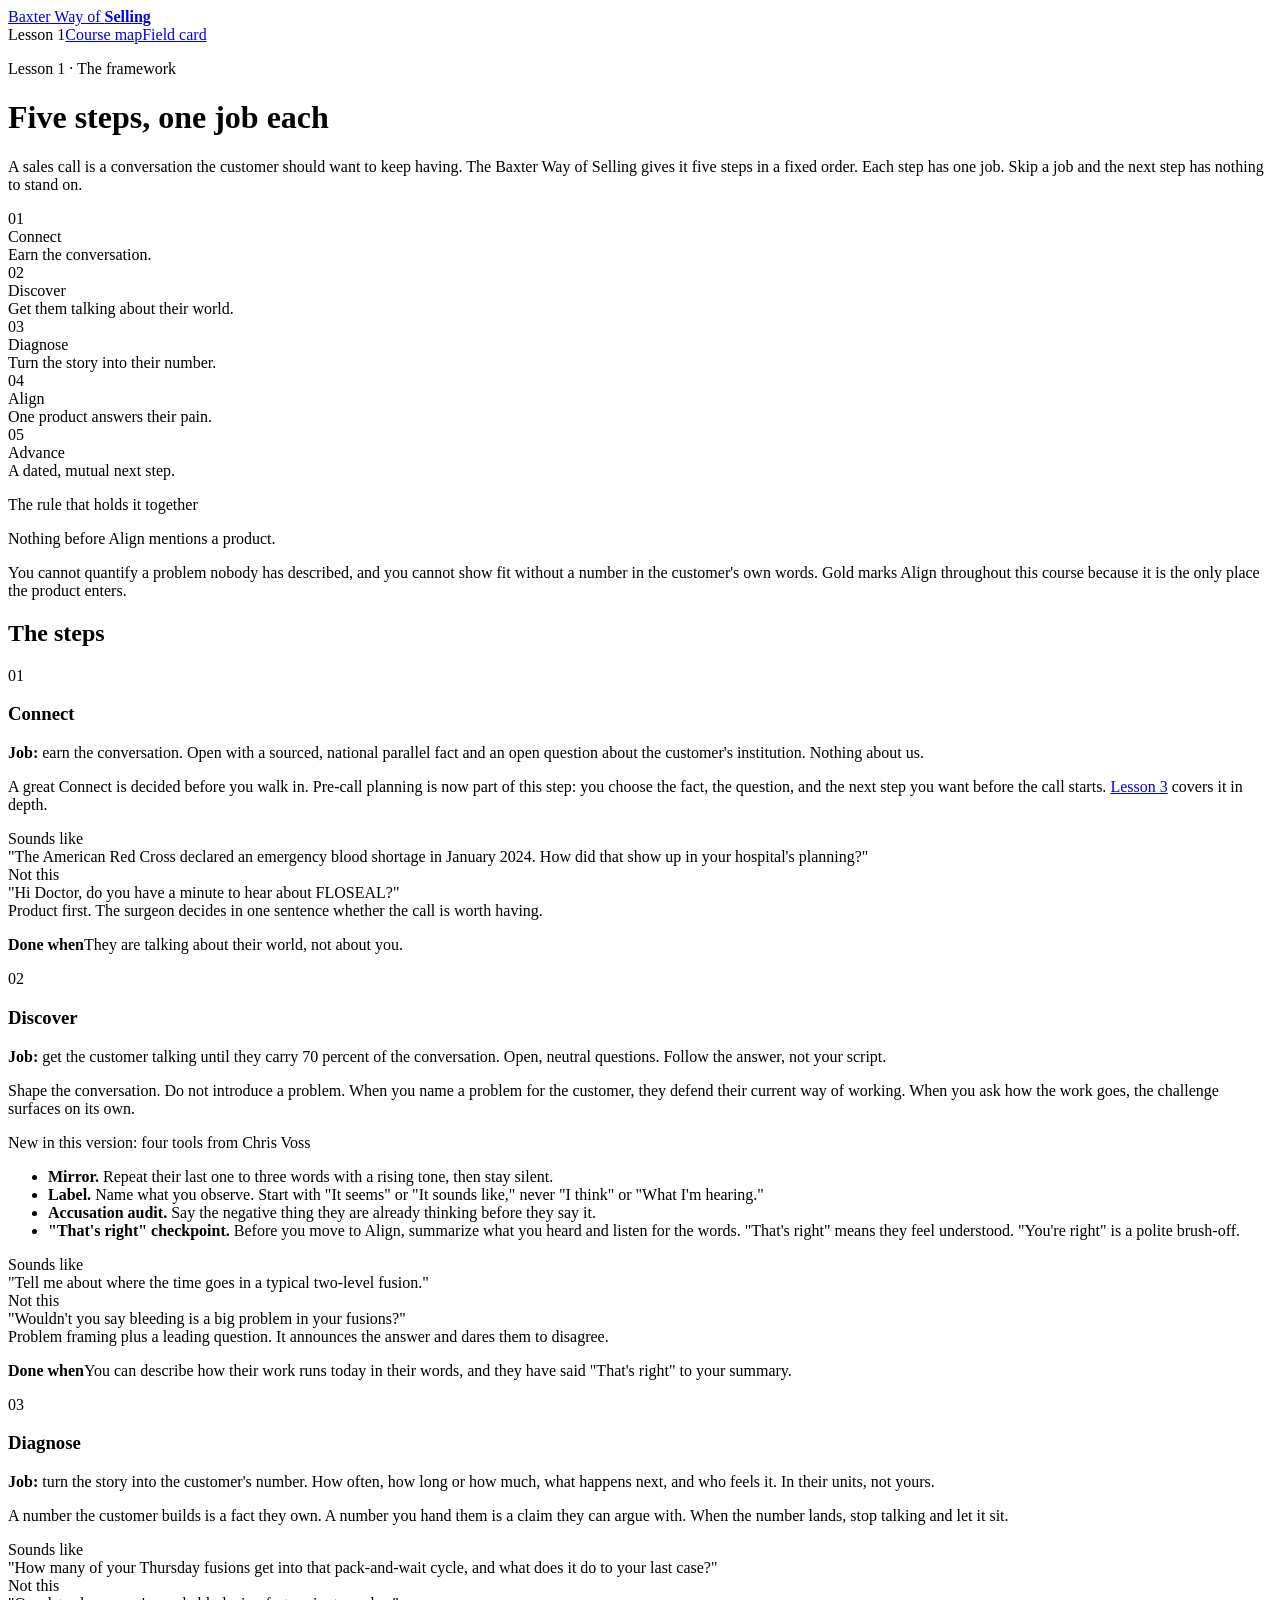
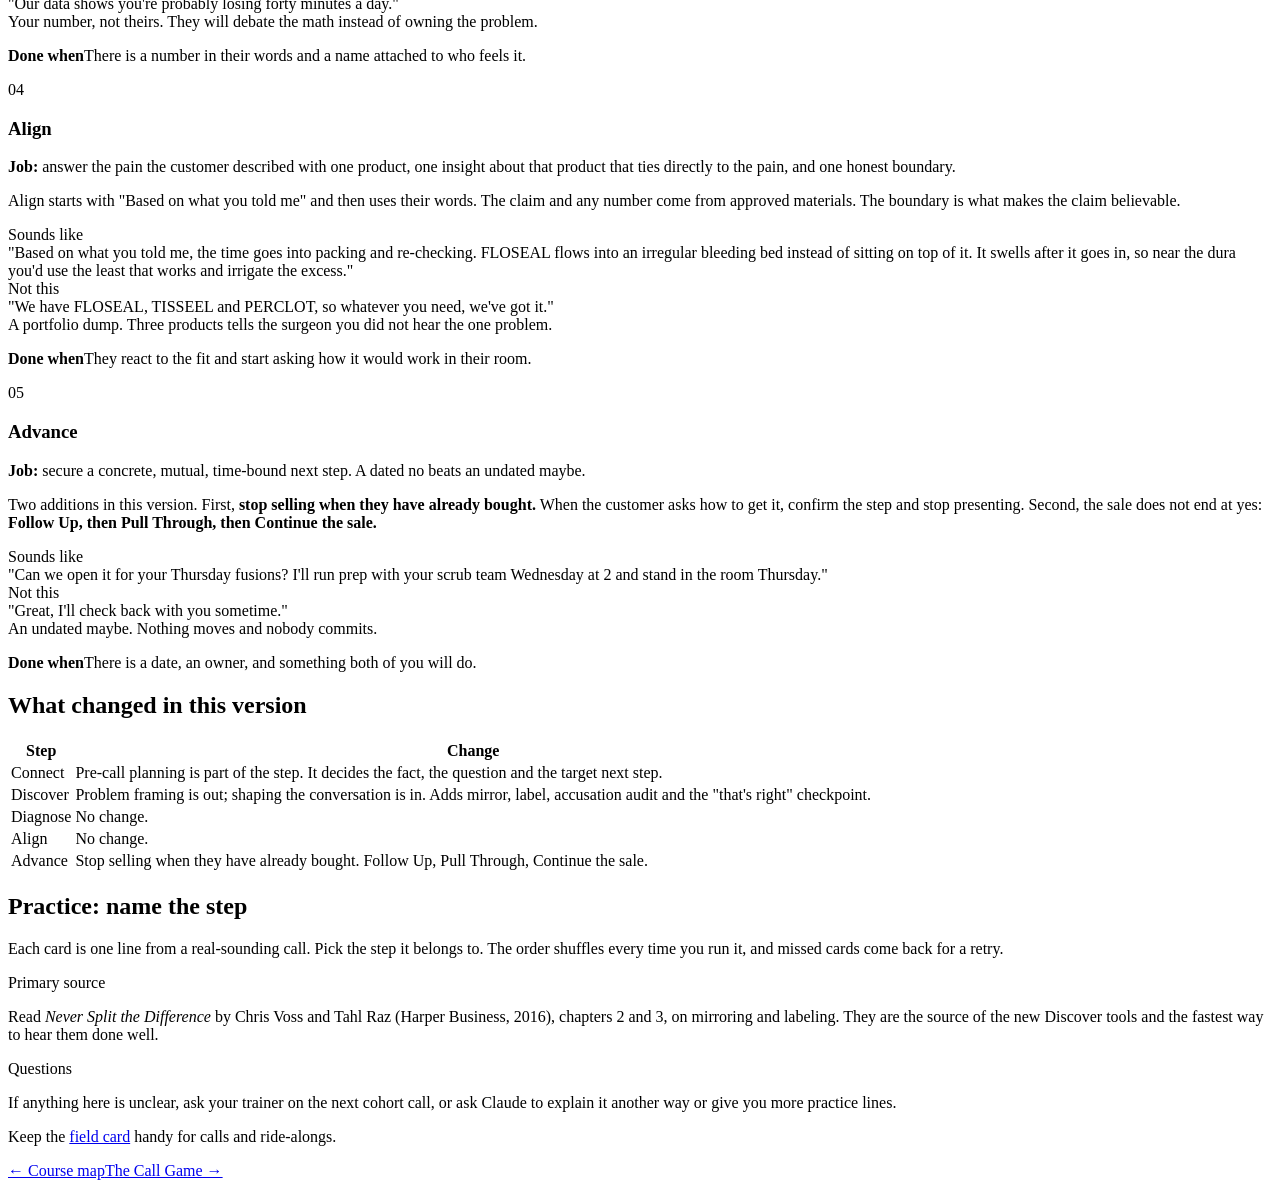
==== 0001-the-five-steps.html @ 7685ea49 "Add files via upload" ====
<!doctype html>
<html lang="en">
<head>
<meta charset="utf-8">
<meta name="viewport" content="width=device-width, initial-scale=1, viewport-fit=cover">
<title>The Five Steps</title>
<meta name="claude:viewport-fit-sides" content="cover">
<link rel="preconnect" href="https://fonts.googleapis.com"><link rel="preconnect" href="https://fonts.gstatic.com" crossorigin><link rel="stylesheet" href="https://fonts.googleapis.com/css2?family=Carlito:ital,wght@0,400;0,700;1,400&family=Gelasio:wght@400;500&family=IBM+Plex+Mono:wght@500&display=swap">
<link rel="stylesheet" href="../assets/course.css">
<style>:root{padding-top:env(safe-area-inset-top,0px);padding-bottom:env(safe-area-inset-bottom,0px)}</style>
</head>
<body>
<div class="topbar"><div class="topbar-in">
<a class="brand" href="../index.html">Baxter Way of <b>Selling</b></a>
<nav class="crumbs" aria-label="Course"><span>Lesson 1</span><a href="../index.html">Course map</a><a href="../reference/field-card.html">Field card</a></nav>
</div></div>
<main class="wrap">
<header class="col">
  <p class="eyebrow">Lesson 1 · The framework</p>
  <h1>Five steps, one job each</h1>
  <p class="lede">A sales call is a conversation the customer should want to keep having. The Baxter Way of Selling gives it five steps in a fixed order. Each step has one job. Skip a job and the next step has nothing to stand on.</p>
</header>

<div class="rail" aria-label="The five steps">
  <div><span class="n">01</span><div class="t">Connect</div><div class="j">Earn the conversation.</div></div>
  <div><span class="n">02</span><div class="t">Discover</div><div class="j">Get them talking about their world.</div></div>
  <div><span class="n">03</span><div class="t">Diagnose</div><div class="j">Turn the story into their number.</div></div>
  <div class="is-align"><span class="n">04</span><div class="t">Align</div><div class="j">One product answers their pain.</div></div>
  <div><span class="n">05</span><div class="t">Advance</div><div class="j">A dated, mutual next step.</div></div>
</div>

<div class="rule">
  <p class="eyebrow">The rule that holds it together</p>
  <p>Nothing before Align mentions a product.</p>
  <p>You cannot quantify a problem nobody has described, and you cannot show fit without a number in the customer's own words. Gold marks Align throughout this course because it is the only place the product enters.</p>
</div>

<section class="col" style="max-width:none">
<h2>The steps</h2>

<div class="step">
  <div class="step-num">01</div>
  <div>
    <h3>Connect</h3>
    <p class="job"><strong>Job:</strong> earn the conversation. Open with a sourced, national parallel fact and an open question about the customer's institution. Nothing about us.</p>
    <p>A great Connect is decided before you walk in. Pre-call planning is now part of this step: you choose the fact, the question, and the next step you want before the call starts. <a href="0003-pre-call-planning.html">Lesson 3</a> covers it in depth.</p>
    <div class="pair">
      <div class="line do"><div class="who">Sounds like</div><div class="say">"The American Red Cross declared an emergency blood shortage in January 2024. How did that show up in your hospital's planning?"</div></div>
      <div class="line dont"><div class="who">Not this</div><div class="say">"Hi Doctor, do you have a minute to hear about FLOSEAL?"</div><div class="why">Product first. The surgeon decides in one sentence whether the call is worth having.</div></div>
    </div>
    <p class="done"><b>Done when</b>They are talking about their world, not about you.</p>
  </div>
</div>

<div class="step">
  <div class="step-num">02</div>
  <div>
    <h3>Discover</h3>
    <p class="job"><strong>Job:</strong> get the customer talking until they carry 70 percent of the conversation. Open, neutral questions. Follow the answer, not your script.</p>
    <p>Shape the conversation. Do not introduce a problem. When you name a problem for the customer, they defend their current way of working. When you ask how the work goes, the challenge surfaces on its own.</p>
    <div class="voss">
      <p class="eyebrow">New in this version: four tools from Chris Voss</p>
      <ul>
        <li><strong>Mirror.</strong> Repeat their last one to three words with a rising tone, then stay silent.</li>
        <li><strong>Label.</strong> Name what you observe. Start with "It seems" or "It sounds like," never "I think" or "What I'm hearing."</li>
        <li><strong>Accusation audit.</strong> Say the negative thing they are already thinking before they say it.</li>
        <li><strong>"That's right" checkpoint.</strong> Before you move to Align, summarize what you heard and listen for the words. "That's right" means they feel understood. "You're right" is a polite brush-off.</li>
      </ul>
    </div>
    <div class="pair">
      <div class="line do"><div class="who">Sounds like</div><div class="say">"Tell me about where the time goes in a typical two-level fusion."</div></div>
      <div class="line dont"><div class="who">Not this</div><div class="say">"Wouldn't you say bleeding is a big problem in your fusions?"</div><div class="why">Problem framing plus a leading question. It announces the answer and dares them to disagree.</div></div>
    </div>
    <p class="done"><b>Done when</b>You can describe how their work runs today in their words, and they have said "That's right" to your summary.</p>
  </div>
</div>

<div class="step">
  <div class="step-num">03</div>
  <div>
    <h3>Diagnose</h3>
    <p class="job"><strong>Job:</strong> turn the story into the customer's number. How often, how long or how much, what happens next, and who feels it. In their units, not yours.</p>
    <p>A number the customer builds is a fact they own. A number you hand them is a claim they can argue with. When the number lands, stop talking and let it sit.</p>
    <div class="pair">
      <div class="line do"><div class="who">Sounds like</div><div class="say">"How many of your Thursday fusions get into that pack-and-wait cycle, and what does it do to your last case?"</div></div>
      <div class="line dont"><div class="who">Not this</div><div class="say">"Our data shows you're probably losing forty minutes a day."</div><div class="why">Your number, not theirs. They will debate the math instead of owning the problem.</div></div>
    </div>
    <p class="done"><b>Done when</b>There is a number in their words and a name attached to who feels it.</p>
  </div>
</div>

<div class="step align">
  <div class="step-num">04</div>
  <div>
    <h3>Align</h3>
    <p class="job"><strong>Job:</strong> answer the pain the customer described with one product, one insight about that product that ties directly to the pain, and one honest boundary.</p>
    <p>Align starts with "Based on what you told me" and then uses their words. The claim and any number come from approved materials. The boundary is what makes the claim believable.</p>
    <div class="pair">
      <div class="line do"><div class="who">Sounds like</div><div class="say">"Based on what you told me, the time goes into packing and re-checking. FLOSEAL flows into an irregular bleeding bed instead of sitting on top of it. It swells after it goes in, so near the dura you'd use the least that works and irrigate the excess."</div></div>
      <div class="line dont"><div class="who">Not this</div><div class="say">"We have FLOSEAL, TISSEEL and PERCLOT, so whatever you need, we've got it."</div><div class="why">A portfolio dump. Three products tells the surgeon you did not hear the one problem.</div></div>
    </div>
    <p class="done"><b>Done when</b>They react to the fit and start asking how it would work in their room.</p>
  </div>
</div>

<div class="step">
  <div class="step-num">05</div>
  <div>
    <h3>Advance</h3>
    <p class="job"><strong>Job:</strong> secure a concrete, mutual, time-bound next step. A dated no beats an undated maybe.</p>
    <p>Two additions in this version. First, <strong>stop selling when they have already bought.</strong> When the customer asks how to get it, confirm the step and stop presenting. Second, the sale does not end at yes: <strong>Follow Up, then Pull Through, then Continue the sale.</strong></p>
    <div class="pair">
      <div class="line do"><div class="who">Sounds like</div><div class="say">"Can we open it for your Thursday fusions? I'll run prep with your scrub team Wednesday at 2 and stand in the room Thursday."</div></div>
      <div class="line dont"><div class="who">Not this</div><div class="say">"Great, I'll check back with you sometime."</div><div class="why">An undated maybe. Nothing moves and nobody commits.</div></div>
    </div>
    <p class="done"><b>Done when</b>There is a date, an owner, and something both of you will do.</p>
  </div>
</div>
</section>

<section class="col">
<h2>What changed in this version</h2>
<div class="tablewrap">
<table>
  <tr><th>Step</th><th>Change</th></tr>
  <tr><td>Connect</td><td>Pre-call planning is part of the step. It decides the fact, the question and the target next step.</td></tr>
  <tr><td>Discover</td><td>Problem framing is out; shaping the conversation is in. Adds mirror, label, accusation audit and the "that's right" checkpoint.</td></tr>
  <tr><td>Diagnose</td><td>No change.</td></tr>
  <tr><td>Align</td><td>No change.</td></tr>
  <tr><td>Advance</td><td>Stop selling when they have already bought. Follow Up, Pull Through, Continue the sale.</td></tr>
</table>
</div>

<h2>Practice: name the step</h2>
<p>Each card is one line from a real-sounding call. Pick the step it belongs to. The order shuffles every time you run it, and missed cards come back for a retry.</p>
</section>
<div id="quiz"></div>

<script src="../assets/quiz.js"></script>
<script>
var ITEMS = [
 { ctx: "Rep to an OR director", quote: "It seems like the Monday block is the one that never runs on time.", a: "Discover", why: "A label. It names what the rep observed, starting with \"It seems,\" so the customer can confirm and say more." },
 { ctx: "Rep to a general surgeon", quote: "Based on what you told me about the oozing you keep re-checking at closure, the part that matters is that it conforms into the bed. It is not meant for arterial bleeding, though.", a: "Align", why: "\"Based on what you told me,\" their pain, one property, one honest boundary." },
 { ctx: "Rep opening a call", quote: "The American Red Cross declared an emergency blood shortage in January 2024. How did that show up in your hospital's planning?", a: "Connect", why: "A sourced, national, parallel fact and an open question about the institution. No product, nothing about the surgeon's outcomes." },
 { ctx: "Rep to a spine surgeon", quote: "How many of your Thursday cases run past the scheduled end time in a typical month?", a: "Diagnose", why: "Frequency, in the customer's units. It turns a story into a number they own." },
 { ctx: "Rep to a surgeon who said yes", quote: "I'll be in your OR for the first three cases starting the 14th. Can you ask Maria to add it to your preference card before then?", a: "Advance", why: "Concrete, mutual and dated. It also starts pull through: the preference card." },
 { ctx: "Customer: \"Turnover is what kills us.\"", quote: "Turnover?", a: "Discover", why: "A mirror. The customer's last word with a rising tone, then silence." },
 { ctx: "Rep to a cardiac surgeon", quote: "When that happens, who hears about it first, you or the OR director?", a: "Diagnose", why: "It attaches an owner to the problem. Diagnose asks how often, how much, what happens next, and who feels it." },
 { ctx: "Rep to a nurse manager", quote: "You're probably thinking I'm another rep who shows up for the in-service and disappears after the first case.", a: "Discover", why: "An accusation audit. Saying the negative thing first defuses it." },
 { ctx: "Customer: \"Fine, let's trial it.\"", quote: "Then let's lock the date. Is the 9th good for your team, or does the 16th work better?", a: "Advance", why: "They already bought. The rep stops selling and secures the step." },
 { ctx: "Rep to a spine surgeon", quote: "If that ooze adds ten minutes a case and you do four fusions on a Tuesday, what happens to the rest of your day?", a: "Diagnose", why: "A consequence question built on the customer's own numbers." },
 { ctx: "Rep to a surgeon", quote: "Tell me about the last time a new product came into your department. How did it go?", a: "Discover", why: "Open and neutral. It invites a story about how their world works." },
 { ctx: "Rep opening a call", quote: "One JAMA Surgery study priced an operating room minute at roughly thirty-six dollars. How does your hospital talk about OR time?", a: "Connect", why: "A sourced, parallel fact plus an open question about the institution." },
 { ctx: "Rep after a trial", quote: "The trial on your spine block ends the 20th. I'll bring the usage and end-time report to your office on the 22nd at 7 a.m.", a: "Advance", why: "Follow up with a date and a purpose. It measures what the customer cared about." },
 { ctx: "Rep to a school food service manager", quote: "Based on what you said about the second trip, this cart carries a full refill in one trip. It won't fit through a door under 26 inches, so we'd stage it by the line.", a: "Align", why: "Their words, one property, one boundary. The same structure works for any product." }
];
BWOS.stageQuiz(document.getElementById("quiz"), "l1-stage", ITEMS, "Name the step");
BWOS.markDone("0001");
</script>
<div class="foot">
<div class="box"><p class="eyebrow">Primary source</p><p>Read <em>Never Split the Difference</em> by Chris Voss and Tahl Raz (Harper Business, 2016), chapters 2 and 3, on mirroring and labeling. They are the source of the new Discover tools and the fastest way to hear them done well.</p></div>
<div class="box"><p class="eyebrow">Questions</p><p>If anything here is unclear, ask your trainer on the next cohort call, or ask Claude to explain it another way or give you more practice lines.</p><p class="small">Keep the <a href="../reference/field-card.html">field card</a> handy for calls and ride-alongs.</p></div>
</div>
<nav class="pager" aria-label="Lessons"><a href="../index.html">&larr; Course map</a><a href="0002-the-call-game.html">The Call Game &rarr;</a></nav>
</main>
</body>
</html>
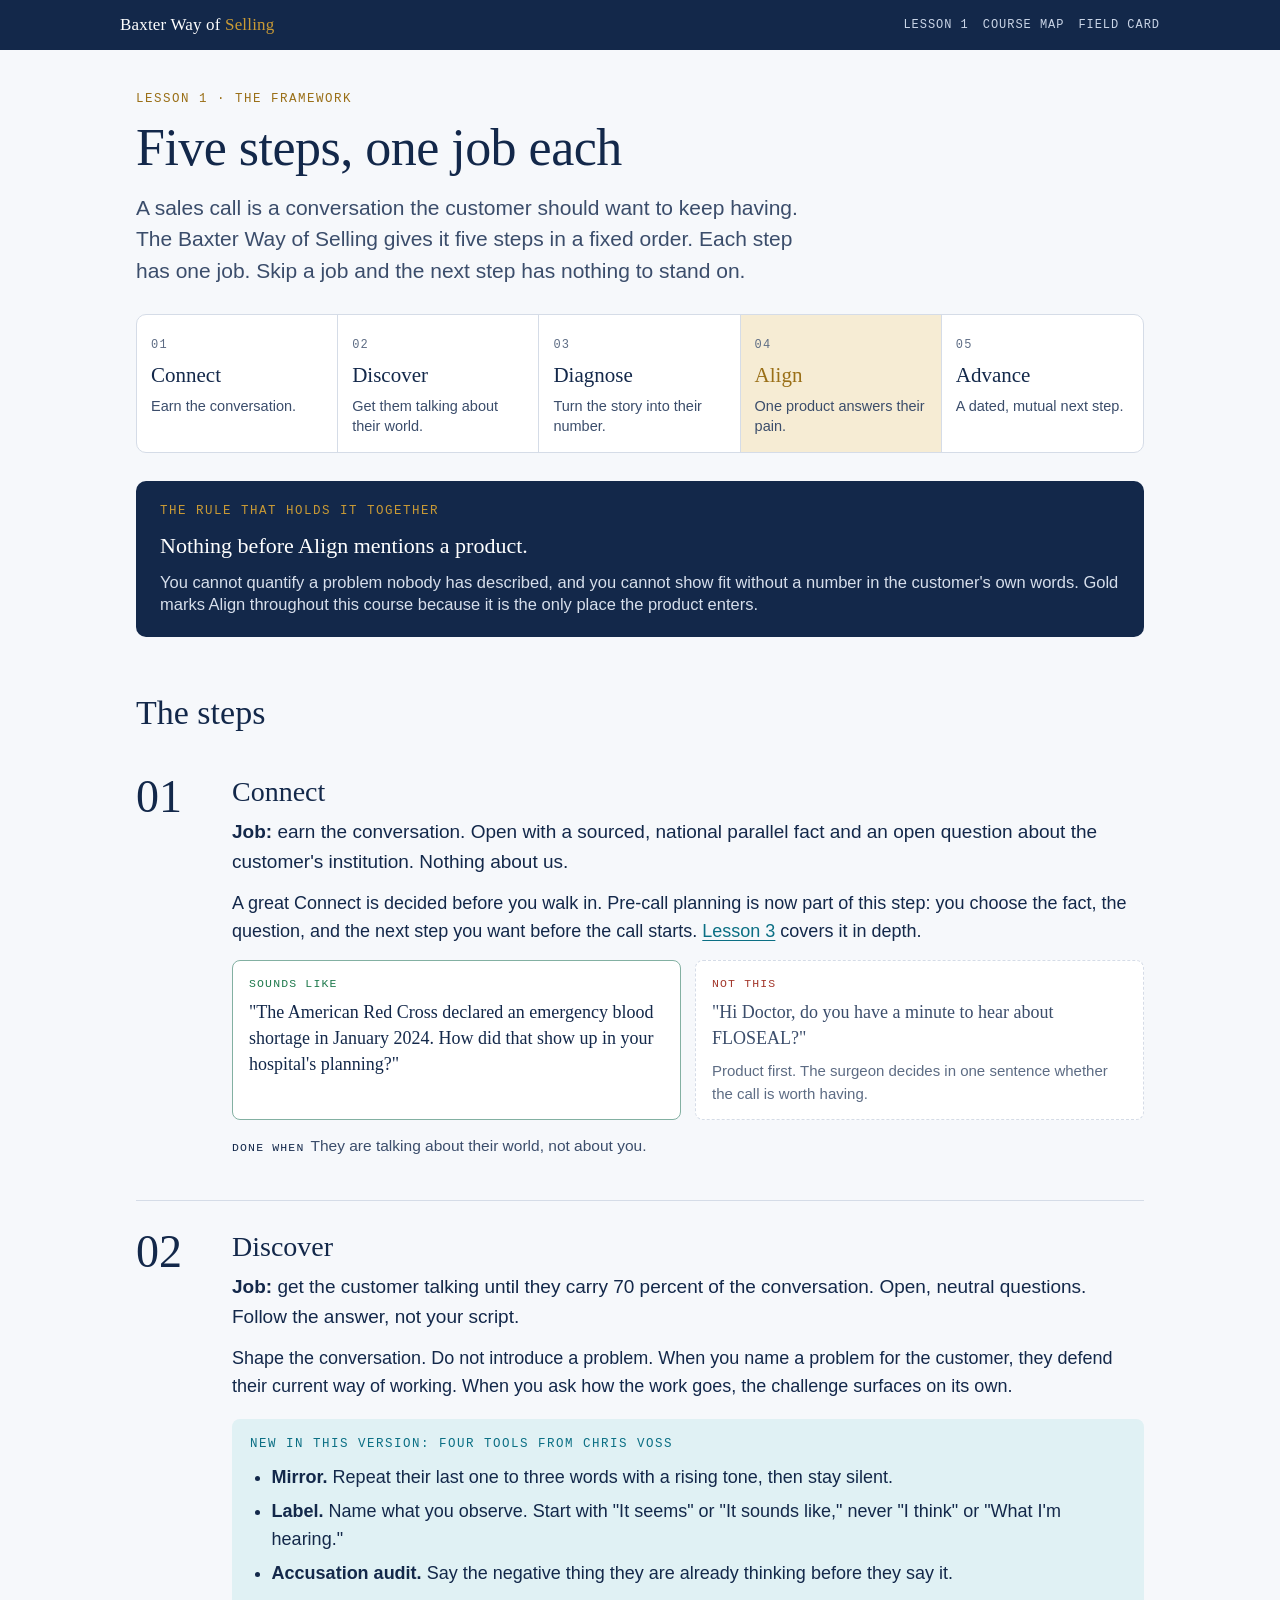
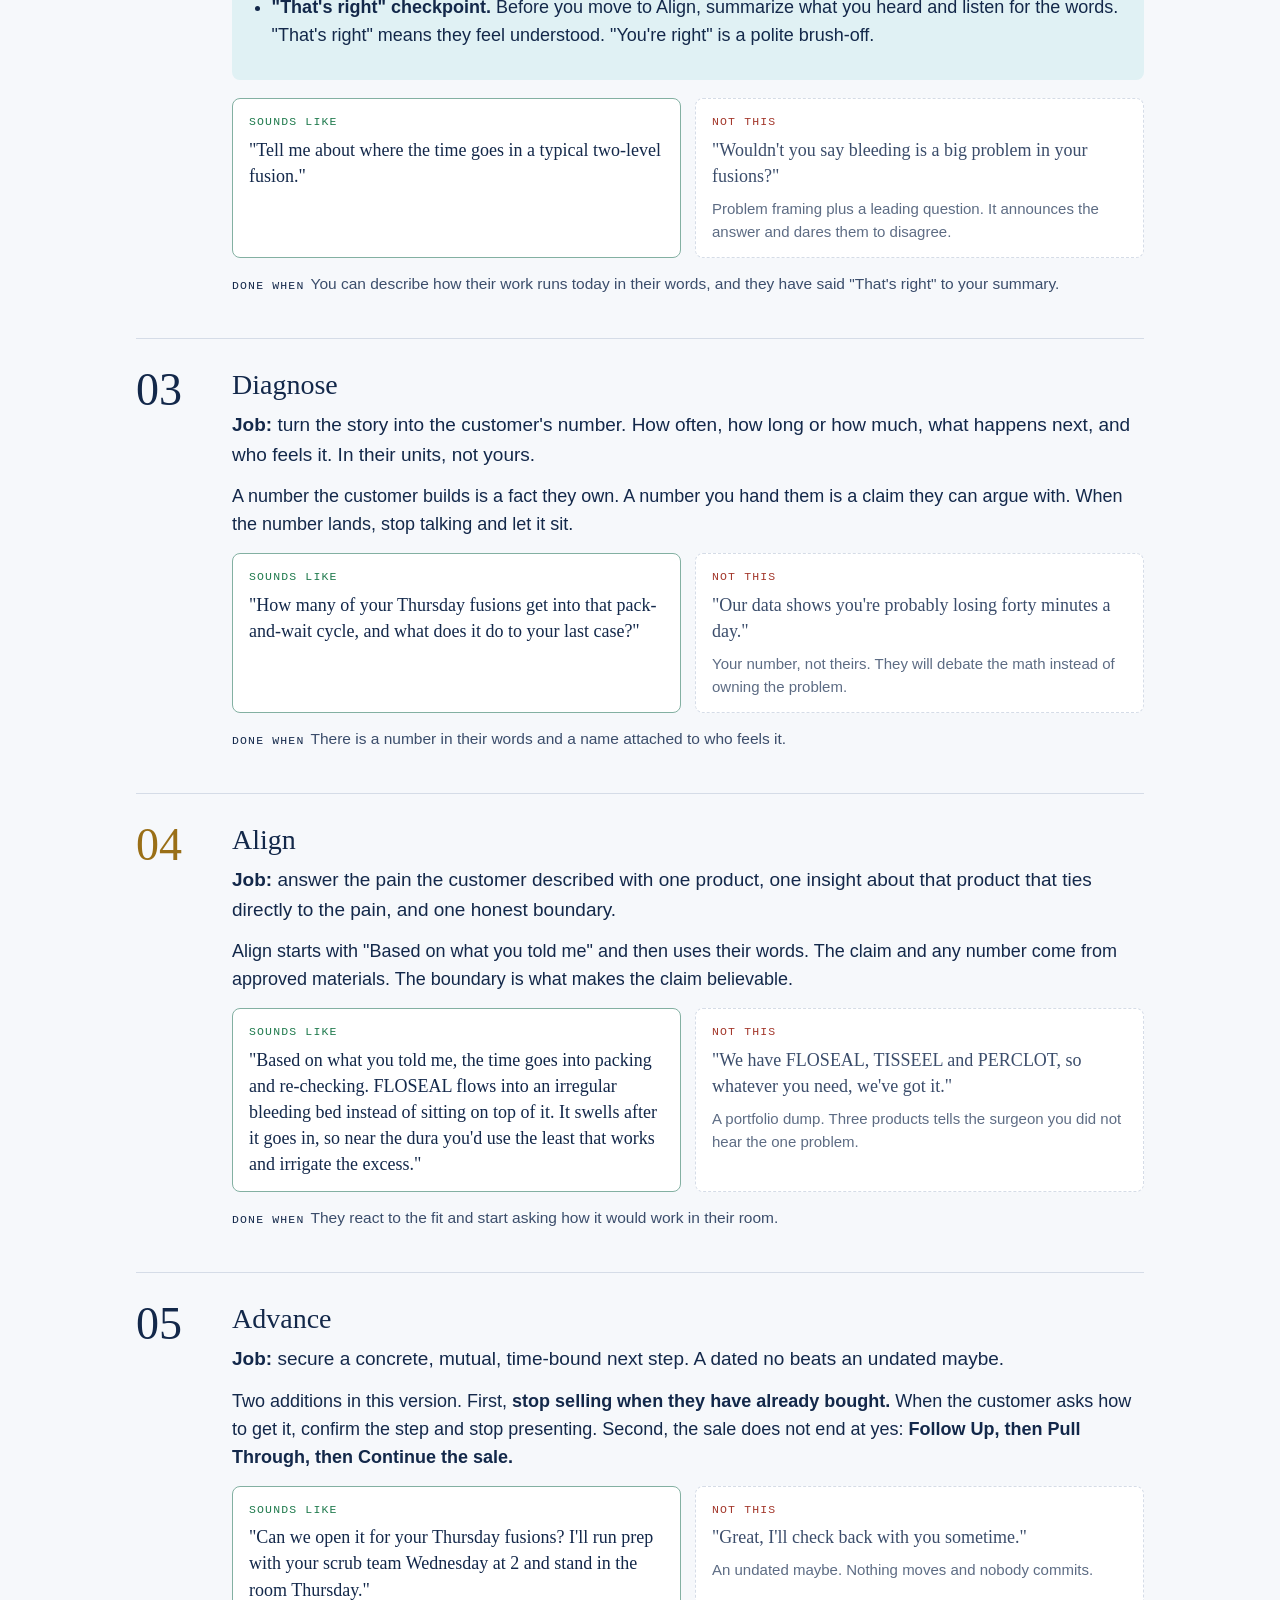
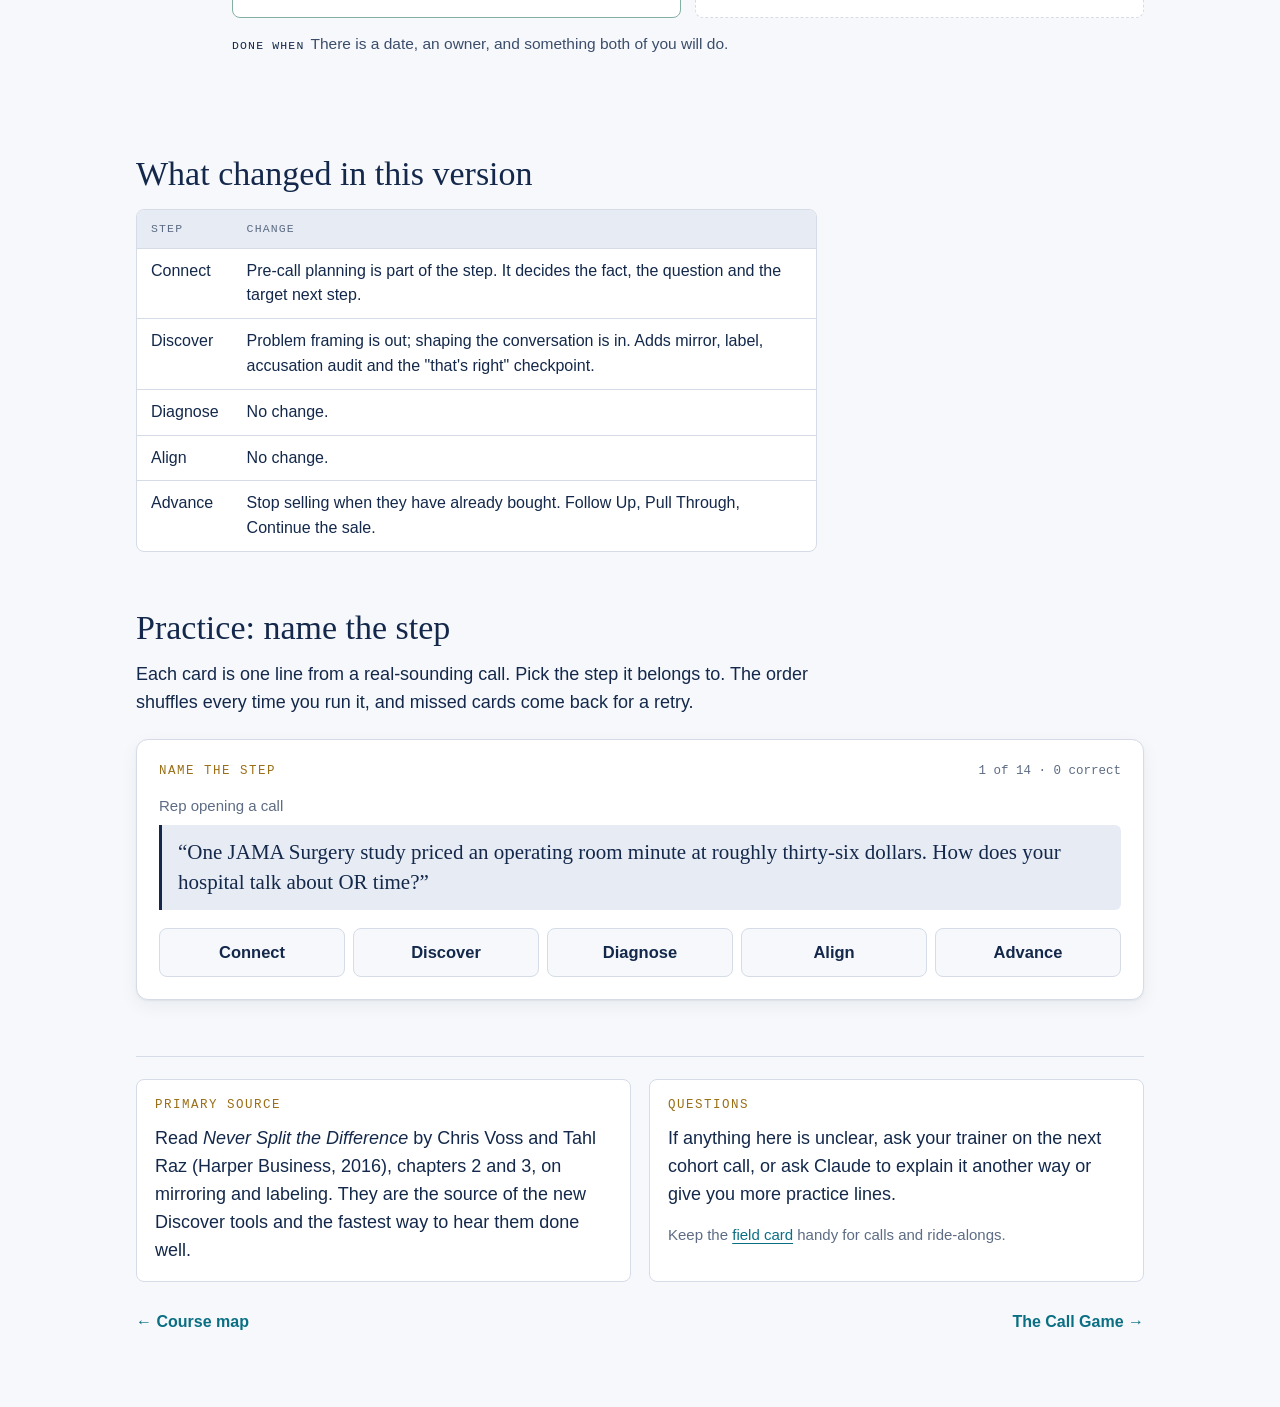
==== commit cbb996a8: "Add files via upload" ====
--- a/0001-the-five-steps.html
+++ b/0001-the-five-steps.html
@@ -6,13 +6,13 @@
 <title>The Five Steps</title>
 <meta name="claude:viewport-fit-sides" content="cover">
 <link rel="preconnect" href="https://fonts.googleapis.com"><link rel="preconnect" href="https://fonts.gstatic.com" crossorigin><link rel="stylesheet" href="https://fonts.googleapis.com/css2?family=Carlito:ital,wght@0,400;0,700;1,400&family=Gelasio:wght@400;500&family=IBM+Plex+Mono:wght@500&display=swap">
-<link rel="stylesheet" href="../assets/course.css">
+<link rel="stylesheet" href="course.css">
 <style>:root{padding-top:env(safe-area-inset-top,0px);padding-bottom:env(safe-area-inset-bottom,0px)}</style>
 </head>
 <body>
 <div class="topbar"><div class="topbar-in">
-<a class="brand" href="../index.html">Baxter Way of <b>Selling</b></a>
-<nav class="crumbs" aria-label="Course"><span>Lesson 1</span><a href="../index.html">Course map</a><a href="../reference/field-card.html">Field card</a></nav>
+<a class="brand" href="index.html">Baxter Way of <b>Selling</b></a>
+<nav class="crumbs" aria-label="Course"><span>Lesson 1</span><a href="index.html">Course map</a><a href="field-card.html">Field card</a></nav>
 </div></div>
 <main class="wrap">
 <header class="col">
@@ -136,7 +136,7 @@
 </section>
 <div id="quiz"></div>
 
-<script src="../assets/quiz.js"></script>
+<script src="quiz.js"></script>
 <script>
 var ITEMS = [
  { ctx: "Rep to an OR director", quote: "It seems like the Monday block is the one that never runs on time.", a: "Discover", why: "A label. It names what the rep observed, starting with \"It seems,\" so the customer can confirm and say more." },
@@ -159,9 +159,9 @@
 </script>
 <div class="foot">
 <div class="box"><p class="eyebrow">Primary source</p><p>Read <em>Never Split the Difference</em> by Chris Voss and Tahl Raz (Harper Business, 2016), chapters 2 and 3, on mirroring and labeling. They are the source of the new Discover tools and the fastest way to hear them done well.</p></div>
-<div class="box"><p class="eyebrow">Questions</p><p>If anything here is unclear, ask your trainer on the next cohort call, or ask Claude to explain it another way or give you more practice lines.</p><p class="small">Keep the <a href="../reference/field-card.html">field card</a> handy for calls and ride-alongs.</p></div>
+<div class="box"><p class="eyebrow">Questions</p><p>If anything here is unclear, ask your trainer on the next cohort call, or ask Claude to explain it another way or give you more practice lines.</p><p class="small">Keep the <a href="field-card.html">field card</a> handy for calls and ride-alongs.</p></div>
 </div>
-<nav class="pager" aria-label="Lessons"><a href="../index.html">&larr; Course map</a><a href="0002-the-call-game.html">The Call Game &rarr;</a></nav>
+<nav class="pager" aria-label="Lessons"><a href="index.html">&larr; Course map</a><a href="0002-the-call-game.html">The Call Game &rarr;</a></nav>
 </main>
 </body>
 </html>
--- a/course.css
+++ b/course.css
@@ -0,0 +1,260 @@
+/* Baxter Way of Selling course: shared stylesheet.
+   Layout concept: a field guide. One reading column, call lines set as transcript cards,
+   the five steps as a numbered rail. Navy carries the method, gold marks where product enters (Align),
+   cyan marks the customer's voice and listening tools. */
+:root {
+  --paper: #f6f8fb;
+  --surface: #ffffff;
+  --ink: #13284a;
+  --ink-soft: #3b4d6b;
+  --muted: #5d6c84;
+  --line: #d5dce7;
+  --navy: #13284a;
+  --navy-tint: #e7ecf4;
+  --gold: #9a6f17;
+  --gold-bright: #c99a35;
+  --gold-tint: #f6ecd4;
+  --cyan: #0b6f84;
+  --cyan-tint: #e0f1f4;
+  --good: #1f7a4d;
+  --good-tint: #e2f3ea;
+  --bad: #a3372b;
+  --bad-tint: #f8e5e2;
+  --on-navy: #ffffff;
+  --shadow: 0 1px 2px rgba(19, 40, 74, .06), 0 6px 18px rgba(19, 40, 74, .06);
+  --display: Georgia, "Gelasio", "Times New Roman", serif;
+  --body: Calibri, "Carlito", "Segoe UI", "Helvetica Neue", Arial, sans-serif;
+  --label: "IBM Plex Mono", ui-monospace, "SFMono-Regular", Menlo, Consolas, monospace;
+  --measure: 68ch;
+}
+@media (prefers-color-scheme: dark) {
+  :root:not([data-theme="light"]) {
+    --paper: #0d1626; --surface: #15223a; --ink: #e9eef6; --ink-soft: #c3cfe0; --muted: #9aabc4;
+    --line: #2b3b57; --navy: #2a4677; --navy-tint: #1b2b47; --gold: #e2b75a; --gold-bright: #e2b75a;
+    --gold-tint: #2e2715; --cyan: #5cc8dd; --cyan-tint: #12313a; --good: #6fd3a0; --good-tint: #13301f;
+    --bad: #f0918a; --bad-tint: #3a1b19; --on-navy: #ffffff; --shadow: none; color-scheme: dark;
+  }
+}
+:root[data-theme="dark"] {
+  --paper: #0d1626; --surface: #15223a; --ink: #e9eef6; --ink-soft: #c3cfe0; --muted: #9aabc4;
+  --line: #2b3b57; --navy: #2a4677; --navy-tint: #1b2b47; --gold: #e2b75a; --gold-bright: #e2b75a;
+  --gold-tint: #2e2715; --cyan: #5cc8dd; --cyan-tint: #12313a; --good: #6fd3a0; --good-tint: #13301f;
+  --bad: #f0918a; --bad-tint: #3a1b19; --on-navy: #ffffff; --shadow: none; color-scheme: dark;
+}
+
+* { box-sizing: border-box; }
+html { -webkit-text-size-adjust: 100%; }
+body {
+  margin: 0; background: var(--paper); color: var(--ink);
+  font-family: var(--body); font-size: 18px; line-height: 1.55;
+}
+img { max-width: 100%; }
+[hidden] { display: none !important; }
+a { color: var(--cyan); text-underline-offset: 3px; }
+a:hover { color: var(--ink); }
+:focus-visible { outline: 3px solid var(--gold-bright); outline-offset: 2px; border-radius: 4px; }
+
+/* ---------- frame ---------- */
+.topbar {
+  background: var(--navy); color: var(--on-navy);
+  padding-left: max(16px, env(safe-area-inset-left, 0px));
+  padding-right: max(16px, env(safe-area-inset-right, 0px));
+}
+.topbar-in {
+  max-width: 1040px; margin: 0 auto; padding-block: 12px;
+  display: flex; flex-wrap: wrap; gap: 8px 20px; align-items: center; justify-content: space-between;
+}
+.brand { font-family: var(--display); font-size: 17px; color: var(--on-navy); text-decoration: none; letter-spacing: .01em; }
+.brand b { color: var(--gold-bright); font-weight: 400; }
+.crumbs { font-family: var(--label); font-size: 12px; letter-spacing: .08em; text-transform: uppercase; color: #c9d4e6; display: flex; gap: 14px; flex-wrap: wrap; }
+.crumbs a { color: #c9d4e6; text-decoration: none; }
+.crumbs a:hover { color: #fff; }
+
+.wrap {
+  max-width: 1040px; margin: 0 auto;
+  padding-left: max(16px, env(safe-area-inset-left, 0px));
+  padding-right: max(16px, env(safe-area-inset-right, 0px));
+  padding-block: 40px 72px;
+}
+.col { max-width: var(--measure); }
+
+/* ---------- type ---------- */
+.eyebrow { font-family: var(--label); font-size: 12.5px; letter-spacing: .12em; text-transform: uppercase; color: var(--gold); margin: 0 0 10px; }
+h1, h2, h3 { font-family: var(--display); font-weight: 400; color: var(--ink); text-wrap: balance; }
+h1 { font-size: clamp(34px, 5.4vw, 52px); line-height: 1.08; margin: 0 0 16px; letter-spacing: -.01em; }
+h2 { font-size: clamp(26px, 3.4vw, 34px); line-height: 1.15; margin: 56px 0 14px; }
+h3 { font-size: 22px; line-height: 1.25; margin: 28px 0 8px; }
+p { margin: 0 0 14px; }
+.lede { font-size: 21px; line-height: 1.5; color: var(--ink-soft); max-width: 62ch; }
+.small { font-size: 15px; color: var(--muted); }
+ul, ol { padding-left: 1.2em; margin: 0 0 14px; }
+li { margin-bottom: 6px; }
+strong { font-weight: 700; }
+.mono { font-family: var(--label); font-size: .82em; letter-spacing: .04em; }
+
+/* ---------- stage rail ---------- */
+.rail { display: grid; grid-template-columns: repeat(5, minmax(0, 1fr)); gap: 0; margin: 28px 0 8px; border: 1px solid var(--line); border-radius: 10px; overflow: hidden; background: var(--surface); }
+.rail > div { padding: 14px 14px 16px; border-right: 1px solid var(--line); min-width: 0; }
+.rail > div:last-child { border-right: 0; }
+.rail .n { font-family: var(--label); font-size: 12px; color: var(--muted); letter-spacing: .1em; }
+.rail .t { font-family: var(--display); font-size: 21px; margin-top: 2px; }
+.rail .j { font-size: 14.5px; color: var(--ink-soft); line-height: 1.4; margin-top: 4px; }
+.rail .is-align { background: var(--gold-tint); }
+.rail .is-align .t { color: var(--gold); }
+@media (max-width: 720px) {
+  .rail { grid-template-columns: 1fr; }
+  .rail > div { border-right: 0; border-bottom: 1px solid var(--line); display: grid; grid-template-columns: 2.4em 7em 1fr; gap: 8px; align-items: baseline; }
+  .rail > div:last-child { border-bottom: 0; }
+  .rail .t { margin: 0; font-size: 19px; }
+  .rail .j { margin: 0; }
+}
+@media (max-width: 440px) {
+  .rail > div { grid-template-columns: 2.4em 1fr; }
+  .rail .j { grid-column: 2; }
+}
+
+/* ---------- step blocks (lesson 1) ---------- */
+.step { display: grid; grid-template-columns: 76px minmax(0, 1fr); gap: 20px; padding: 28px 0; border-top: 1px solid var(--line); }
+.step:first-of-type { border-top: 0; }
+.step-num { font-family: var(--display); font-size: 46px; line-height: 1; color: var(--navy); }
+:root[data-theme="dark"] .step-num { color: var(--ink); }
+@media (prefers-color-scheme: dark) { :root:not([data-theme="light"]) .step-num { color: var(--ink); } }
+.step.align .step-num { color: var(--gold); }
+.step h3 { margin-top: 0; font-size: 28px; }
+.step .job { font-size: 19px; margin-bottom: 14px; }
+.pair { display: grid; grid-template-columns: repeat(2, minmax(0, 1fr)); gap: 14px; margin: 14px 0; }
+@media (max-width: 680px) { .pair { grid-template-columns: 1fr; } .step { grid-template-columns: 1fr; gap: 6px; } }
+
+/* ---------- call lines ---------- */
+.line { background: var(--surface); border: 1px solid var(--line); border-radius: 8px; padding: 14px 16px; min-width: 0; }
+.line .who { font-family: var(--label); font-size: 11.5px; letter-spacing: .1em; text-transform: uppercase; color: var(--muted); margin-bottom: 6px; display: flex; gap: 8px; align-items: center; }
+.line .say { font-family: var(--display); font-size: 18px; line-height: 1.45; }
+.line.do { border-color: color-mix(in srgb, var(--good) 45%, var(--line)); }
+.line.do .who { color: var(--good); }
+.line.dont { border-style: dashed; }
+.line.dont .who { color: var(--bad); }
+.line.dont .say { color: var(--ink-soft); }
+.line.cust { background: var(--cyan-tint); border-color: transparent; }
+.line.cust .who { color: var(--cyan); }
+.line .why { font-size: 15px; color: var(--muted); margin-top: 8px; }
+
+.done { font-size: 15.5px; color: var(--ink-soft); }
+.done b { font-family: var(--label); font-size: 11.5px; letter-spacing: .1em; text-transform: uppercase; color: var(--navy); margin-right: 6px; font-weight: 500; }
+:root[data-theme="dark"] .done b { color: var(--gold); }
+@media (prefers-color-scheme: dark) { :root:not([data-theme="light"]) .done b { color: var(--gold); } }
+
+/* ---------- panels ---------- */
+.rule { background: var(--navy); color: var(--on-navy); border-radius: 10px; padding: 22px 24px; margin: 28px 0; }
+.rule p { font-family: var(--display); font-size: 22px; line-height: 1.35; margin: 0; color: #fff; }
+.rule p.eyebrow { font-family: var(--label); font-size: 12.5px; line-height: 1.4; color: var(--gold-bright); margin: 0 0 10px; }
+.rule p.eyebrow + p + p { font-family: var(--body); font-size: 16.5px; color: #d6deeb; margin-top: 10px; }
+.note { background: var(--gold-tint); border-radius: 8px; padding: 16px 18px; margin: 20px 0; }
+.note .eyebrow { margin-bottom: 6px; }
+.note p:last-child, .note ul:last-child { margin-bottom: 0; }
+.voss { background: var(--cyan-tint); border-radius: 8px; padding: 16px 18px; margin: 18px 0; }
+.voss .eyebrow { color: var(--cyan); }
+.compliance { border: 1px solid var(--line); border-left: 4px solid var(--gold-bright); padding: 12px 16px; font-size: 15px; color: var(--ink-soft); background: var(--surface); margin: 18px 0; border-radius: 0 6px 6px 0; }
+
+/* ---------- tables ---------- */
+.tablewrap { overflow-x: auto; margin: 16px 0 22px; border: 1px solid var(--line); border-radius: 8px; background: var(--surface); }
+table { border-collapse: collapse; width: 100%; font-size: 16px; min-width: 560px; }
+th, td { text-align: left; vertical-align: top; padding: 10px 14px; border-bottom: 1px solid var(--line); }
+th { font-family: var(--label); font-size: 11.5px; letter-spacing: .1em; text-transform: uppercase; color: var(--muted); font-weight: 500; background: var(--navy-tint); }
+tr:last-child td { border-bottom: 0; }
+td.q { font-family: var(--display); }
+
+/* ---------- toolkit grid ---------- */
+.grid2 { display: grid; grid-template-columns: repeat(2, minmax(0, 1fr)); gap: 14px; margin: 16px 0; }
+.grid3 { display: grid; grid-template-columns: repeat(3, minmax(0, 1fr)); gap: 14px; margin: 16px 0; }
+@media (max-width: 760px) { .grid3 { grid-template-columns: 1fr; } }
+@media (max-width: 620px) { .grid2 { grid-template-columns: 1fr; } }
+.tool { background: var(--surface); border: 1px solid var(--line); border-radius: 8px; padding: 16px 18px; min-width: 0; }
+.tool h4 { font-family: var(--display); font-weight: 400; font-size: 20px; margin: 0 0 4px; }
+.tool .how { font-size: 15.5px; color: var(--ink-soft); margin-bottom: 10px; }
+.tool .ex { font-family: var(--display); font-size: 16.5px; border-left: 3px solid var(--cyan); padding-left: 10px; }
+
+/* ---------- buttons ---------- */
+.btn { font-family: var(--body); font-size: 16px; font-weight: 700; border-radius: 6px; padding: 10px 18px; border: 1px solid var(--navy); background: var(--navy); color: var(--on-navy); cursor: pointer; }
+.btn:hover { filter: brightness(1.12); }
+.btn.ghost { background: transparent; color: var(--ink); border-color: var(--line); }
+.btn.gold { background: var(--gold-bright); border-color: var(--gold-bright); color: #1a1405; }
+.btn:disabled { opacity: .45; cursor: default; filter: none; }
+.actions { display: flex; flex-wrap: wrap; gap: 10px; margin-top: 16px; }
+
+/* ---------- quiz ---------- */
+.quiz { background: var(--surface); border: 1px solid var(--line); border-radius: 12px; padding: 22px; margin: 22px 0; box-shadow: var(--shadow); }
+.quiz-head { display: flex; justify-content: space-between; align-items: baseline; gap: 12px; flex-wrap: wrap; margin-bottom: 14px; }
+.quiz-head .eyebrow { margin: 0; }
+.quiz-progress { font-family: var(--label); font-size: 12.5px; color: var(--muted); font-variant-numeric: tabular-nums; }
+.quiz-q { font-family: var(--display); font-size: 21px; line-height: 1.45; margin-bottom: 18px; }
+.quiz-q .ctx { display: block; font-family: var(--body); font-size: 15px; color: var(--muted); margin-bottom: 8px; }
+.quiz-q blockquote { margin: 0; padding: 12px 16px; border-left: 3px solid var(--navy); background: var(--navy-tint); border-radius: 0 6px 6px 0; }
+.opts { display: grid; gap: 8px; }
+.opts.five { grid-template-columns: repeat(5, minmax(0, 1fr)); }
+@media (max-width: 620px) { .opts.five { grid-template-columns: repeat(2, minmax(0, 1fr)); } }
+.opt { text-align: left; font-family: var(--body); font-size: 16.5px; line-height: 1.4; padding: 12px 14px; border-radius: 8px; border: 1px solid var(--line); background: var(--paper); color: var(--ink); cursor: pointer; min-width: 0; }
+.opts.five .opt { text-align: center; font-weight: 700; }
+.opt:hover:not(:disabled) { border-color: var(--navy); }
+.opt:disabled { cursor: default; }
+.opt.right { background: var(--good-tint); border-color: var(--good); }
+.opt.wrong { background: var(--bad-tint); border-color: var(--bad); }
+.feedback { margin-top: 14px; padding: 12px 14px; border-radius: 8px; font-size: 16px; }
+.feedback.ok { background: var(--good-tint); }
+.feedback.no { background: var(--bad-tint); }
+.feedback b { font-family: var(--label); font-size: 12px; letter-spacing: .08em; text-transform: uppercase; margin-right: 6px; }
+.score-big { font-family: var(--display); font-size: 44px; line-height: 1; }
+
+/* ---------- game ---------- */
+.deck { display: grid; grid-template-columns: repeat(2, minmax(0, 1fr)); gap: 16px; margin: 18px 0; }
+@media (max-width: 760px) { .deck { grid-template-columns: 1fr; } }
+.sheet { background: var(--surface); border: 1px solid var(--line); border-radius: 12px; overflow: hidden; min-width: 0; }
+.sheet-head { padding: 14px 18px; background: var(--navy); color: var(--on-navy); }
+.sheet.product .sheet-head { background: var(--gold-bright); color: #1a1405; }
+.sheet-head .kind { font-family: var(--label); font-size: 11.5px; letter-spacing: .12em; text-transform: uppercase; opacity: .85; }
+.sheet-head .name { font-family: var(--display); font-size: 23px; line-height: 1.2; margin-top: 2px; }
+.sheet-head .sub { font-size: 15px; opacity: .9; }
+.sheet dl { margin: 0; padding: 6px 18px 14px; }
+.sheet dt { font-family: var(--label); font-size: 11.5px; letter-spacing: .1em; text-transform: uppercase; color: var(--muted); margin-top: 12px; }
+.sheet dd { margin: 3px 0 0; font-size: 16px; line-height: 1.45; }
+.sheet dd ul { margin: 4px 0 0; }
+.sheet dd li { margin-bottom: 3px; }
+
+.game { background: var(--surface); border: 1px solid var(--line); border-radius: 12px; padding: 22px; margin: 22px 0; box-shadow: var(--shadow); }
+.game-bar { display: flex; flex-wrap: wrap; gap: 10px 18px; align-items: center; justify-content: space-between; margin-bottom: 18px; }
+.steps-mini { display: flex; gap: 4px; flex-wrap: wrap; }
+.steps-mini span { font-family: var(--label); font-size: 11px; letter-spacing: .06em; text-transform: uppercase; padding: 4px 8px; border-radius: 4px; background: var(--paper); color: var(--muted); border: 1px solid var(--line); }
+.steps-mini span.on { background: var(--navy); color: var(--on-navy); border-color: var(--navy); }
+.steps-mini span.past { color: var(--good); border-color: color-mix(in srgb, var(--good) 40%, var(--line)); }
+.trust { display: flex; align-items: center; gap: 10px; font-family: var(--label); font-size: 12px; color: var(--muted); letter-spacing: .06em; text-transform: uppercase; }
+.trust-track { width: 140px; height: 8px; border-radius: 4px; background: var(--line); overflow: hidden; }
+.trust-fill { height: 100%; background: var(--cyan); transition: width .3s ease; }
+.round-label { font-family: var(--label); font-size: 12.5px; letter-spacing: .1em; text-transform: uppercase; color: var(--gold); margin-bottom: 6px; }
+.round-task { font-family: var(--display); font-size: 21px; margin-bottom: 14px; }
+.transcript { display: grid; gap: 10px; margin-bottom: 16px; }
+.reply { margin-top: 12px; }
+.tag { display: inline-block; font-family: var(--label); font-size: 11px; letter-spacing: .08em; text-transform: uppercase; padding: 2px 7px; border-radius: 4px; background: var(--paper); border: 1px solid var(--line); color: var(--ink-soft); }
+.debrief .line { margin-bottom: 8px; }
+.debrief .stagehead { font-family: var(--label); font-size: 12px; letter-spacing: .1em; text-transform: uppercase; color: var(--gold); margin: 18px 0 6px; }
+
+/* ---------- lesson footer ---------- */
+.foot { margin-top: 56px; padding-top: 22px; border-top: 1px solid var(--line); display: grid; grid-template-columns: repeat(2, minmax(0, 1fr)); gap: 18px; }
+@media (max-width: 680px) { .foot { grid-template-columns: 1fr; } }
+.foot .box { background: var(--surface); border: 1px solid var(--line); border-radius: 8px; padding: 16px 18px; min-width: 0; }
+.foot .box p:last-child { margin-bottom: 0; }
+.pager { display: flex; justify-content: space-between; gap: 12px; flex-wrap: wrap; margin-top: 28px; font-size: 16px; }
+.pager a { text-decoration: none; font-weight: 700; }
+
+/* ---------- index ---------- */
+.map { display: grid; gap: 12px; margin-top: 20px; }
+.map a.card { display: grid; grid-template-columns: 64px minmax(0, 1fr) auto; gap: 16px; align-items: center; background: var(--surface); border: 1px solid var(--line); border-radius: 10px; padding: 16px 18px; text-decoration: none; color: var(--ink); }
+.map a.card:hover { border-color: var(--navy); }
+.map .num { font-family: var(--display); font-size: 30px; color: var(--muted); }
+.map .ttl { font-family: var(--display); font-size: 21px; line-height: 1.25; }
+.map .dsc { font-size: 15.5px; color: var(--ink-soft); }
+.map .kind { font-family: var(--label); font-size: 11px; letter-spacing: .1em; text-transform: uppercase; color: var(--cyan); white-space: nowrap; }
+.map .kind.play { color: var(--gold); }
+.map .done-mark { color: var(--good); }
+@media (max-width: 560px) { .map a.card { grid-template-columns: 44px minmax(0, 1fr); } .map .kind { grid-column: 2; } }
+.part { font-family: var(--label); font-size: 12px; letter-spacing: .12em; text-transform: uppercase; color: var(--muted); margin: 26px 0 0; }
+
+@media (prefers-reduced-motion: reduce) { * { transition: none !important; animation: none !important; } }
